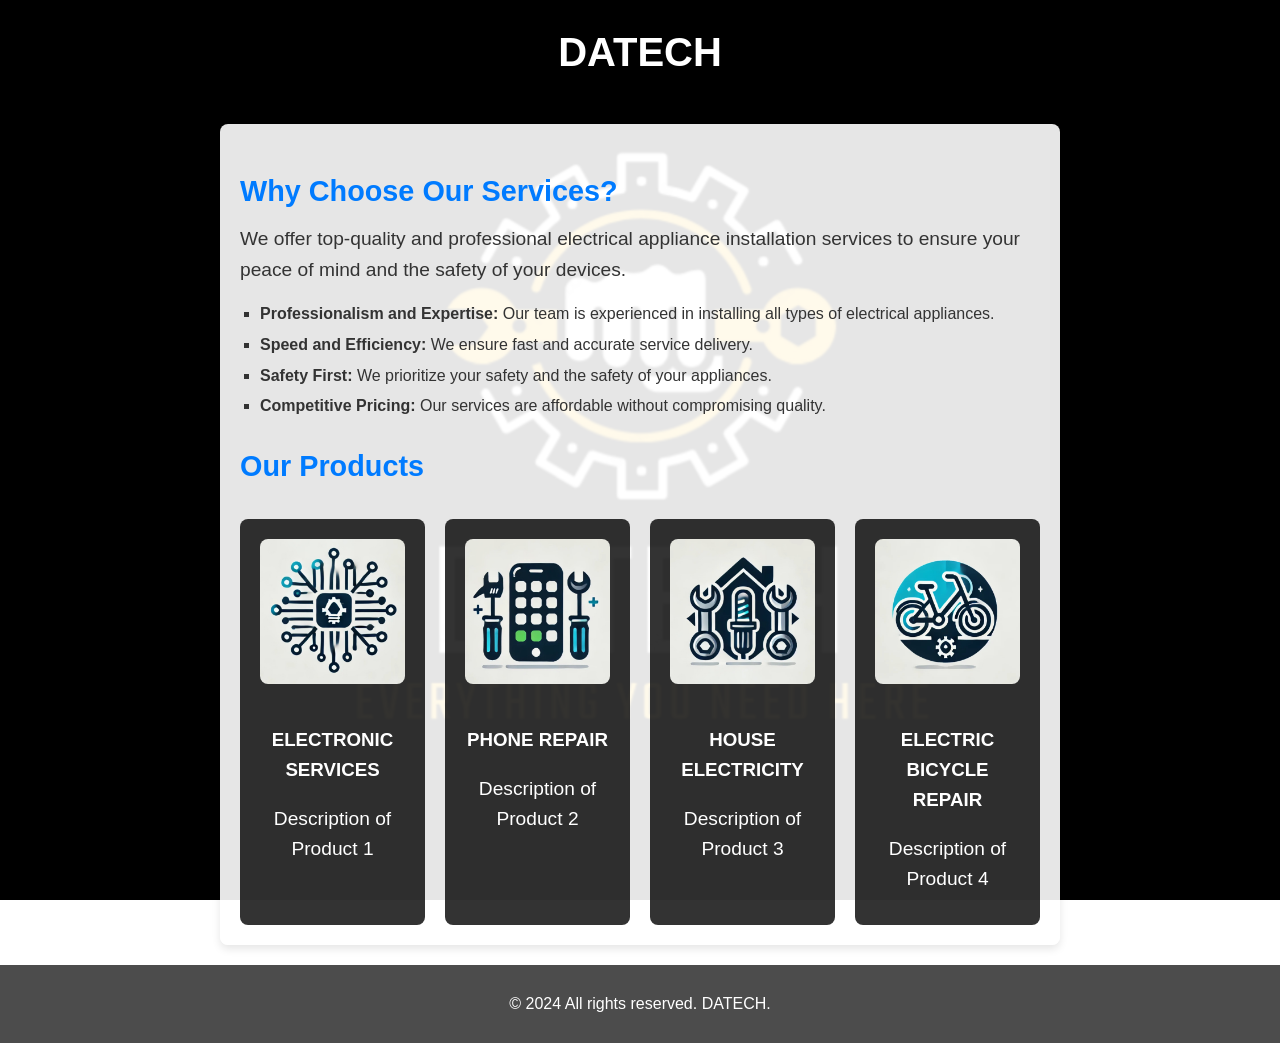
==== index.html @ ae853208 "Update index.html Changed the" ====
<!DOCTYPE html>
<html lang="en">
<head>
    <meta charset="UTF-8">
    <meta name="viewport" content="width=device-width, initial-scale=1.0">
    <title>DATECH</title>
    <style>
        body {
            font-family: Arial, sans-serif;
            margin: 0;
            padding: 0;
            background: url('Logo.png') no-repeat center center fixed;
            background-size: cover;
            color: #333;
            line-height: 1.6;
        }

        header {
            background-color: rgba(0, 0, 0, 0.7);
            color: #fff;
            text-align: center;
            padding: 20px 0;
        }

        header h1 {
            margin: 0;
            font-size: 2.5rem;
        }

        section {
            padding: 20px;
            max-width: 800px;
            margin: 20px auto;
            background: rgba(255, 255, 255, 0.9);
            box-shadow: 0 4px 8px rgba(0, 0, 0, 0.1);
            border-radius: 8px;
        }

        section h2 {
            color: #007bff;
            font-size: 1.8rem;
            margin-bottom: 10px;
        }

        section p {
            margin: 10px 0;
            font-size: 1.2rem;
        }

        ul {
            list-style-type: square;
            padding-left: 20px;
        }

        ul li {
            margin: 5px 0;
        }

        .cta {
            text-align: center;
            margin-top: 20px;
        }

        .cta a {
            display: inline-block;
            text-decoration: none;
            color: #fff;
            background-color: #007bff;
            padding: 10px 20px;
            border-radius: 5px;
            font-size: 1.2rem;
            transition: background-color 0.3s;
        }

        .cta a:hover {
            background-color: #0056b3;
        }

        footer {
            text-align: center;
            background-color: rgba(0, 0, 0, 0.7);
            color: #fff;
            padding: 10px 0;
            margin-top: 20px;
        }

        /* Products Section */
        .products {
            display: grid;
            grid-template-columns: repeat(4, 1fr);
            gap: 20px;
            margin-top: 30px;
        }

        .product {
            background-color: rgba(0, 0, 0, 0.8);
            color: white;
            padding: 20px;
            text-align: center;
            border-radius: 8px;
            cursor: pointer;
            transition: transform 0.3s ease;
            position: relative;
        }

        .product:hover {
            transform: scale(1.05);
        }

        .product img {
            max-width: 100%;
            height: auto;
            border-radius: 8px;
            margin-bottom: 15px;
        }

        .contact-button {
            display: none;
            position: absolute;
            top: 10px;
            left: 50%;
            transform: translateX(-50%);
            background-color: #007bff;
            color: white;
            padding: 10px 20px;
            border-radius: 5px;
            cursor: pointer;
        }

        .contact-button a {
            color: white;
            text-decoration: none;
            font-size: 1rem;
        }

        .contact-button:hover {
            background-color: #0056b3;
        }

        /* Media Query for screens smaller than 768px (Mobile devices) */
        @media (max-width: 768px) {
            header h1 {
                font-size: 1.8rem;
            }

            section {
                padding: 15px;
                margin: 15px;
            }

            section h2 {
                font-size: 1.5rem;
            }

            section p, .cta a {
                font-size: 1rem;
            }

            .products {
                grid-template-columns: repeat(2, 1fr);
            }

            .cta a {
                padding: 8px 16px;
                font-size: 1rem;
            }
        }

        /* Media Query for screens smaller than 480px (Very small screens like small phones) */
        @media (max-width: 480px) {
            header h1 {
                font-size: 1.5rem;
            }

            section {
                padding: 10px;
                margin: 10px;
            }

            section h2 {
                font-size: 1.2rem;
            }

            section p, .cta a {
                font-size: 0.9rem;
            }

            .products {
                grid-template-columns: 1fr;
            }

            .cta a {
                padding: 6px 12px;
                font-size: 0.9rem;
            }
        }
    </style>
</head>
<body>

<header>
    <h1>DATECH</h1>
</header>

<section>
    <h2>Why Choose Our Services?</h2>
    <p>We offer top-quality and professional electrical appliance installation services to ensure your peace of mind and the safety of your devices.</p>
    <ul>
        <li><strong>Professionalism and Expertise:</strong> Our team is experienced in installing all types of electrical appliances.</li>
        <li><strong>Speed and Efficiency:</strong> We ensure fast and accurate service delivery.</li>
        <li><strong>Safety First:</strong> We prioritize your safety and the safety of your appliances.</li>
        <li><strong>Competitive Pricing:</strong> Our services are affordable without compromising quality.</li>
    </ul>

    <h2>Our Products</h2>
    <div class="products">
        <div class="product" onclick="showContactButton(this)">
            <img src="11.JPEG" alt="ELECTRONIC SERVICES">
            <h3>ELECTRONIC SERVICES</h3>
            <p>Description of Product 1</p>
            <div class="contact-button">
                <a href="tel:+212718528181">Contact Us</a>
            </div>
        </div>
        <div class="product" onclick="showContactButton(this)">
            <img src="12.JPEG" alt="PHONE REPAIR">
            <h3>PHONE REPAIR</h3>
            <p>Description of Product 2</p>
            <div class="contact-button">
                <a href="tel:+212718528181">Contact Us</a>
            </div>
        </div>
        <div class="product" onclick="showContactButton(this)">
            <img src="13.JPEG" alt="HOUSE ELECTRICITY">
            <h3>HOUSE ELECTRICITY</h3>
            <p>Description of Product 3</p>
            <div class="contact-button">
                <a href="tel:+212718528181">Contact Us</a>
            </div>
        </div>
        <div class="product" onclick="showContactButton(this)">
            <img src="14.JPEG" alt="ELECTRIC BICYCLE REPAIR">
            <h3>ELECTRIC BICYCLE REPAIR</h3>
            <p>Description of Product 4</p>
            <div class="contact-button">
                <a href="tel:+212718528181">Contact Us</a>
            </div>
        </div>
    </div>
</section>

<footer>
    <p>© 2024 All rights reserved. DATECH.</p>
</footer>

<script>
    function showContactButton(product) {
        // Hide any other contact button
        var buttons = document.querySelectorAll('.contact-button');
        buttons.forEach(function(button) {
            button.style.display = 'none';
        });

        // Show the contact button for the clicked product
        var contactButton = product.querySelector('.contact-button');
        contactButton.style.display = 'block';
    }
</script>

</body>
</html>
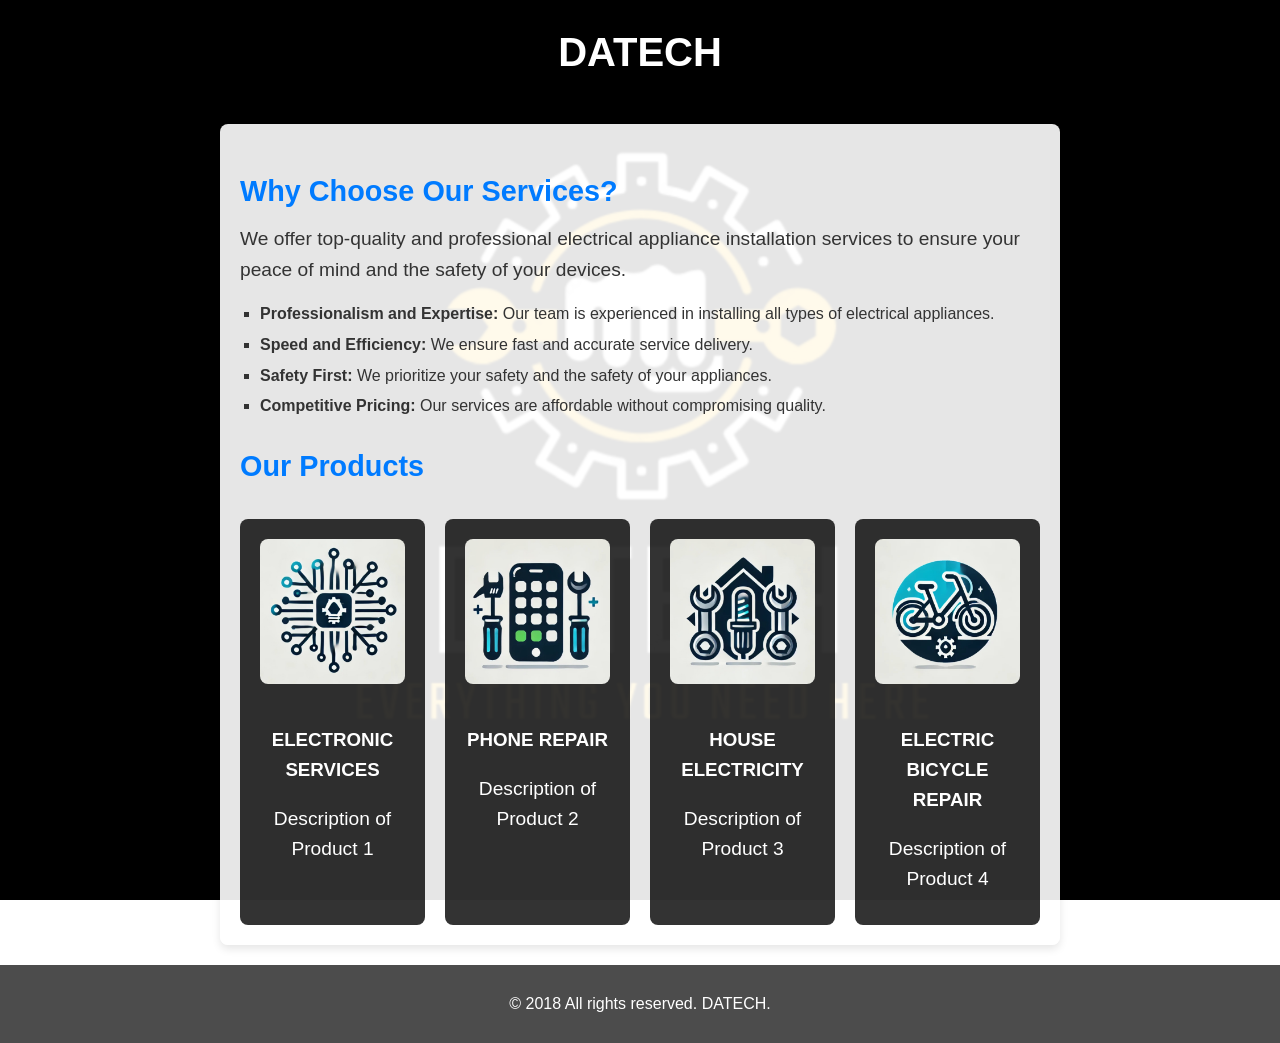
==== commit 0d4e56d2: "Update index.html Date change" ====
--- a/index.html
+++ b/index.html
@@ -20,6 +20,7 @@
             color: #fff;
             text-align: center;
             padding: 20px 0;
+            animation: fadeIn 2s ease-in-out;
         }
 
         header h1 {
@@ -34,6 +35,7 @@
             background: rgba(255, 255, 255, 0.9);
             box-shadow: 0 4px 8px rgba(0, 0, 0, 0.1);
             border-radius: 8px;
+            animation: slideIn 1.5s ease-out;
         }
 
         section h2 {
@@ -69,11 +71,12 @@
             padding: 10px 20px;
             border-radius: 5px;
             font-size: 1.2rem;
-            transition: background-color 0.3s;
+            transition: background-color 0.3s ease, transform 0.2s ease;
         }
 
         .cta a:hover {
             background-color: #0056b3;
+            transform: scale(1.1);
         }
 
         footer {
@@ -90,6 +93,7 @@
             grid-template-columns: repeat(4, 1fr);
             gap: 20px;
             margin-top: 30px;
+            animation: fadeInUp 1.5s ease-out;
         }
 
         .product {
@@ -99,12 +103,13 @@
             text-align: center;
             border-radius: 8px;
             cursor: pointer;
-            transition: transform 0.3s ease;
+            transition: transform 0.3s ease, opacity 0.3s ease;
             position: relative;
         }
 
         .product:hover {
             transform: scale(1.05);
+            opacity: 0.9;
         }
 
         .product img {
@@ -125,6 +130,7 @@
             padding: 10px 20px;
             border-radius: 5px;
             cursor: pointer;
+            transition: background-color 0.3s ease;
         }
 
         .contact-button a {
@@ -193,6 +199,22 @@
                 padding: 6px 12px;
                 font-size: 0.9rem;
             }
+        }
+
+        /* Keyframes for dynamic effects */
+        @keyframes fadeIn {
+            0% { opacity: 0; }
+            100% { opacity: 1; }
+        }
+
+        @keyframes slideIn {
+            0% { transform: translateY(50px); opacity: 0; }
+            100% { transform: translateY(0); opacity: 1; }
+        }
+
+        @keyframes fadeInUp {
+            0% { opacity: 0; transform: translateY(50px); }
+            100% { opacity: 1; transform: translateY(0); }
         }
     </style>
 </head>
@@ -219,7 +241,7 @@
             <h3>ELECTRONIC SERVICES</h3>
             <p>Description of Product 1</p>
             <div class="contact-button">
-                <a href="tel:+212718528181">Contact Us</a>
+                <a href="https://wa.me/+212718528181/?text=ELECTRONIC SERVICES">Contact Us</a>
             </div>
         </div>
         <div class="product" onclick="showContactButton(this)">
@@ -227,7 +249,7 @@
             <h3>PHONE REPAIR</h3>
             <p>Description of Product 2</p>
             <div class="contact-button">
-                <a href="tel:+212718528181">Contact Us</a>
+                <a href="https://wa.me/+212718528181/?text=PHONE REPAIR">Contact Us</a>
             </div>
         </div>
         <div class="product" onclick="showContactButton(this)">
@@ -235,7 +257,7 @@
             <h3>HOUSE ELECTRICITY</h3>
             <p>Description of Product 3</p>
             <div class="contact-button">
-                <a href="tel:+212718528181">Contact Us</a>
+                <a href="https://wa.me/+212718528181/?text=HOUSE ELECTRICITY">Contact Us</a>
             </div>
         </div>
         <div class="product" onclick="showContactButton(this)">
@@ -243,14 +265,14 @@
             <h3>ELECTRIC BICYCLE REPAIR</h3>
             <p>Description of Product 4</p>
             <div class="contact-button">
-                <a href="tel:+212718528181">Contact Us</a>
+                <a href="https://wa.me/+212718528181/?text=ELECTRIC BICYCLE REPAIR">Contact Us</a>
             </div>
         </div>
     </div>
 </section>
 
 <footer>
-    <p>© 2024 All rights reserved. DATECH.</p>
+    <p>© 2018 All rights reserved. DATECH.</p>
 </footer>
 
 <script>
@@ -268,4 +290,4 @@
 </script>
 
 </body>
-</html>
+</html>
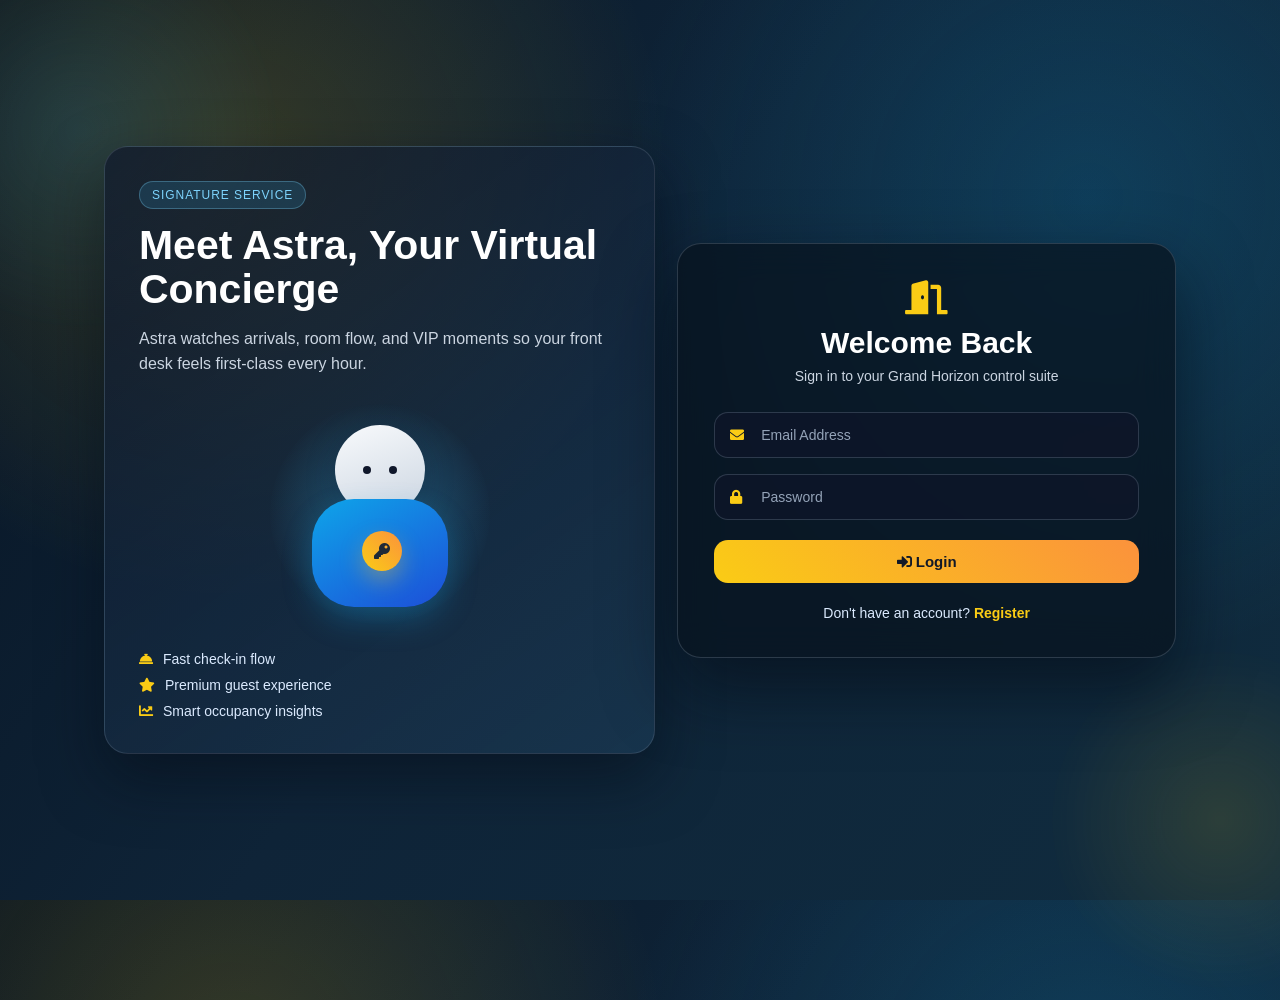
==== commit 6fa4903b: "Add files via upload" ====
--- a/index.html
+++ b/index.html
@@ -1,293 +1,158 @@
 <!DOCTYPE html>
 <html lang="en">
 <head>
-    <meta charset="UTF-8">
-    <meta name="viewport" content="width=device-width, initial-scale=1.0">
-    <title>DATECH</title>
-    <style>
-        body {
-            font-family: Arial, sans-serif;
-            margin: 0;
-            padding: 0;
-            background: url('Logo.png') no-repeat center center fixed;
-            background-size: cover;
-            color: #333;
-            line-height: 1.6;
-        }
+<meta charset="UTF-8">
+<meta name="viewport" content="width=device-width, initial-scale=1.0">
+<title>Dashboard - Grand Horizon</title>
 
-        header {
-            background-color: rgba(0, 0, 0, 0.7);
-            color: #fff;
-            text-align: center;
-            padding: 20px 0;
-            animation: fadeIn 2s ease-in-out;
-        }
+<link rel="stylesheet" href="assests/css/style.css">
+<link rel="stylesheet" href="assests/css/fontawesome/css/all.css">
 
-        header h1 {
-            margin: 0;
-            font-size: 2.5rem;
-        }
+</head>
+<body class="dashboard-page" data-protected="true">
 
-        section {
-            padding: 20px;
-            max-width: 800px;
-            margin: 20px auto;
-            background: rgba(255, 255, 255, 0.9);
-            box-shadow: 0 4px 8px rgba(0, 0, 0, 0.1);
-            border-radius: 8px;
-            animation: slideIn 1.5s ease-out;
-        }
+<div class="app">
 
-        section h2 {
-            color: #007bff;
-            font-size: 1.8rem;
-            margin-bottom: 10px;
-        }
+    <aside class="sidebar">
 
-        section p {
-            margin: 10px 0;
-            font-size: 1.2rem;
-        }
+        <div class="logo">
+            <i class="fas fa-hotel"></i>
+            <span>Grand Horizon</span>
+        </div>
 
-        ul {
-            list-style-type: square;
-            padding-left: 20px;
-        }
+        <ul class="menu">
+            <li class="active"><a href="index.html"><i class="fas fa-chart-line"></i> Dashboard</a></li>
+            <li><a href="rooms.html"><i class="fas fa-bed"></i> Rooms</a></li>
+            <li><a href="bookings.html"><i class="fas fa-calendar-check"></i> Bookings</a></li>
+            <li><a href="customers.html"><i class="fas fa-users"></i> Customers</a></li>
+            <li><a href="settings.html"><i class="fas fa-cog"></i> Settings</a></li>
+        </ul>
 
-        ul li {
-            margin: 5px 0;
-        }
+        <div class="logout">
+            <a class="logout-link" href="auth/login.html">
+                <i class="fas fa-sign-out-alt"></i> Logout
+            </a>
+        </div>
 
-        .cta {
-            text-align: center;
-            margin-top: 20px;
-        }
+    </aside>
 
-        .cta a {
-            display: inline-block;
-            text-decoration: none;
-            color: #fff;
-            background-color: #007bff;
-            padding: 10px 20px;
-            border-radius: 5px;
-            font-size: 1.2rem;
-            transition: background-color 0.3s ease, transform 0.2s ease;
-        }
+    <div class="main">
 
-        .cta a:hover {
-            background-color: #0056b3;
-            transform: scale(1.1);
-        }
+        <header class="topbar">
+            <button id="toggleSidebar"><i class="fas fa-bars"></i></button>
+            <h2>Dashboard Overview</h2>
+            <div class="topbar-meta" id="liveDateTime">--</div>
+        </header>
 
-        footer {
-            text-align: center;
-            background-color: rgba(0, 0, 0, 0.7);
-            color: #fff;
-            padding: 10px 0;
-            margin-top: 20px;
-        }
+        <section class="content">
+            <div class="dash-bg" aria-hidden="true">
+                <span class="orb orb-a"></span>
+                <span class="orb orb-b"></span>
+                <span class="orb orb-c"></span>
+                <span class="grid-lines"></span>
+            </div>
+            <div class="dashboard-hero">
+                <div>
+                    <p class="hero-eyebrow">Grand Horizon Control Center</p>
+                    <h1>Welcome back, Hotel Admin</h1>
+                    <p class="hero-text">Track rooms, bookings, and revenue from one clear dashboard.</p>
+                </div>
+                <a class="hero-link" href="bookings.html">
+                    <i class="fas fa-plus-circle"></i> Create Booking
+                </a>
+            </div>
 
-        /* Products Section */
-        .products {
-            display: grid;
-            grid-template-columns: repeat(4, 1fr);
-            gap: 20px;
-            margin-top: 30px;
-            animation: fadeInUp 1.5s ease-out;
-        }
+            <div class="dashboard-layout">
+                <div class="cards">
+                    <div class="card">
+                        <i class="fas fa-bed"></i>
+                        <h3 id="metricRooms">0</h3>
+                        <p>Total Rooms</p>
+                    </div>
 
-        .product {
-            background-color: rgba(0, 0, 0, 0.8);
-            color: white;
-            padding: 20px;
-            text-align: center;
-            border-radius: 8px;
-            cursor: pointer;
-            transition: transform 0.3s ease, opacity 0.3s ease;
-            position: relative;
-        }
+                    <div class="card">
+                        <i class="fas fa-calendar-check"></i>
+                        <h3 id="metricBookings">0</h3>
+                        <p>Active Bookings</p>
+                    </div>
 
-        .product:hover {
-            transform: scale(1.05);
-            opacity: 0.9;
-        }
+                    <div class="card">
+                        <i class="fas fa-users"></i>
+                        <h3 id="metricCustomers">0</h3>
+                        <p>Customers</p>
+                    </div>
 
-        .product img {
-            max-width: 100%;
-            height: auto;
-            border-radius: 8px;
-            margin-bottom: 15px;
-        }
+                    <div class="card">
+                        <i class="fas fa-dollar-sign"></i>
+                        <h3 id="metricRevenue">$0</h3>
+                        <p>Revenue</p>
+                    </div>
+                </div>
 
-        .contact-button {
-            display: none;
-            position: absolute;
-            top: 10px;
-            left: 50%;
-            transform: translateX(-50%);
-            background-color: #007bff;
-            color: white;
-            padding: 10px 20px;
-            border-radius: 5px;
-            cursor: pointer;
-            transition: background-color 0.3s ease;
-        }
+                <div class="panel pulse-panel">
+                    <h3 class="panel-title">Today Highlights</h3>
+                    <ul class="highlight-list">
+                        <li><i class="fas fa-star"></i> VIP arrivals expected: <strong>3</strong></li>
+                        <li><i class="fas fa-clock"></i> Check-ins pending: <strong>7</strong></li>
+                        <li><i class="fas fa-broom"></i> Rooms to service: <strong>5</strong></li>
+                        <li><i class="fas fa-bell"></i> Front desk alerts: <strong>2</strong></li>
+                    </ul>
+                    <a class="panel-link" href="rooms.html">Open Room Manager <i class="fas fa-arrow-right"></i></a>
+                </div>
+            </div>
 
-        .contact-button a {
-            color: white;
-            text-decoration: none;
-            font-size: 1rem;
-        }
+            <div class="insight-grid">
+                <div class="panel insight-panel">
+                    <h3 class="panel-title">Performance Snapshot</h3>
+                    <div class="kpi-list">
+                        <div class="kpi-item">
+                            <div class="kpi-head">
+                                <span>Occupancy</span>
+                                <strong id="insightOccupancy">0%</strong>
+                            </div>
+                            <div class="kpi-track"><span id="insightOccupancyBar"></span></div>
+                        </div>
+                        <div class="kpi-item">
+                            <div class="kpi-head">
+                                <span>VIP Guests</span>
+                                <strong id="insightVip">0%</strong>
+                            </div>
+                            <div class="kpi-track"><span id="insightVipBar"></span></div>
+                        </div>
+                        <div class="kpi-item">
+                            <div class="kpi-head">
+                                <span>Avg. Stay</span>
+                                <strong id="insightStay">0 nights</strong>
+                            </div>
+                            <div class="kpi-track"><span id="insightStayBar"></span></div>
+                        </div>
+                    </div>
+                </div>
 
-        .contact-button:hover {
-            background-color: #0056b3;
-        }
+                <div class="panel">
+                    <h3 class="panel-title">Recent Bookings</h3>
+                    <table class="table compact-table">
+                        <thead>
+                            <tr>
+                                <th>ID</th>
+                                <th>Guest</th>
+                                <th>Room</th>
+                                <th>Check-in</th>
+                            </tr>
+                        </thead>
+                        <tbody id="recentBookingsBody"></tbody>
+                    </table>
+                </div>
+            </div>
 
-        /* Media Query for screens smaller than 768px (Mobile devices) */
-        @media (max-width: 768px) {
-            header h1 {
-                font-size: 1.8rem;
-            }
+        </section>
 
-            section {
-                padding: 15px;
-                margin: 15px;
-            }
+    </div>
 
-            section h2 {
-                font-size: 1.5rem;
-            }
+</div>
 
-            section p, .cta a {
-                font-size: 1rem;
-            }
-
-            .products {
-                grid-template-columns: repeat(2, 1fr);
-            }
-
-            .cta a {
-                padding: 8px 16px;
-                font-size: 1rem;
-            }
-        }
-
-        /* Media Query for screens smaller than 480px (Very small screens like small phones) */
-        @media (max-width: 480px) {
-            header h1 {
-                font-size: 1.5rem;
-            }
-
-            section {
-                padding: 10px;
-                margin: 10px;
-            }
-
-            section h2 {
-                font-size: 1.2rem;
-            }
-
-            section p, .cta a {
-                font-size: 0.9rem;
-            }
-
-            .products {
-                grid-template-columns: 1fr;
-            }
-
-            .cta a {
-                padding: 6px 12px;
-                font-size: 0.9rem;
-            }
-        }
-
-        /* Keyframes for dynamic effects */
-        @keyframes fadeIn {
-            0% { opacity: 0; }
-            100% { opacity: 1; }
-        }
-
-        @keyframes slideIn {
-            0% { transform: translateY(50px); opacity: 0; }
-            100% { transform: translateY(0); opacity: 1; }
-        }
-
-        @keyframes fadeInUp {
-            0% { opacity: 0; transform: translateY(50px); }
-            100% { opacity: 1; transform: translateY(0); }
-        }
-    </style>
-</head>
-<body>
-
-<header>
-    <h1>DATECH</h1>
-</header>
-
-<section>
-    <h2>Why Choose Our Services?</h2>
-    <p>We offer top-quality and professional electrical appliance installation services to ensure your peace of mind and the safety of your devices.</p>
-    <ul>
-        <li><strong>Professionalism and Expertise:</strong> Our team is experienced in installing all types of electrical appliances.</li>
-        <li><strong>Speed and Efficiency:</strong> We ensure fast and accurate service delivery.</li>
-        <li><strong>Safety First:</strong> We prioritize your safety and the safety of your appliances.</li>
-        <li><strong>Competitive Pricing:</strong> Our services are affordable without compromising quality.</li>
-    </ul>
-
-    <h2>Our Products</h2>
-    <div class="products">
-        <div class="product" onclick="showContactButton(this)">
-            <img src="11.JPEG" alt="ELECTRONIC SERVICES">
-            <h3>ELECTRONIC SERVICES</h3>
-            <p>Description of Product 1</p>
-            <div class="contact-button">
-                <a href="https://wa.me/+212718528181/?text=ELECTRONIC SERVICES">Contact Us</a>
-            </div>
-        </div>
-        <div class="product" onclick="showContactButton(this)">
-            <img src="12.JPEG" alt="PHONE REPAIR">
-            <h3>PHONE REPAIR</h3>
-            <p>Description of Product 2</p>
-            <div class="contact-button">
-                <a href="https://wa.me/+212718528181/?text=PHONE REPAIR">Contact Us</a>
-            </div>
-        </div>
-        <div class="product" onclick="showContactButton(this)">
-            <img src="13.JPEG" alt="HOUSE ELECTRICITY">
-            <h3>HOUSE ELECTRICITY</h3>
-            <p>Description of Product 3</p>
-            <div class="contact-button">
-                <a href="https://wa.me/+212718528181/?text=HOUSE ELECTRICITY">Contact Us</a>
-            </div>
-        </div>
-        <div class="product" onclick="showContactButton(this)">
-            <img src="14.JPEG" alt="ELECTRIC BICYCLE REPAIR">
-            <h3>ELECTRIC BICYCLE REPAIR</h3>
-            <p>Description of Product 4</p>
-            <div class="contact-button">
-                <a href="https://wa.me/+212718528181/?text=ELECTRIC BICYCLE REPAIR">Contact Us</a>
-            </div>
-        </div>
-    </div>
-</section>
-
-<footer>
-    <p>© 2018 All rights reserved. DATECH.</p>
-</footer>
-
-<script>
-    function showContactButton(product) {
-        // Hide any other contact button
-        var buttons = document.querySelectorAll('.contact-button');
-        buttons.forEach(function(button) {
-            button.style.display = 'none';
-        });
-
-        // Show the contact button for the clicked product
-        var contactButton = product.querySelector('.contact-button');
-        contactButton.style.display = 'block';
-    }
-</script>
+<script src="js/auth.js"></script>
+<script src="js/apps.js"></script>
 
 </body>
-</html>+</html>
--- a/assests/css/style.css
+++ b/assests/css/style.css
@@ -0,0 +1,916 @@
+/* ========================
+   GLOBAL
+======================== */
+*{
+    margin:0;
+    padding:0;
+    box-sizing:border-box;
+    font-family:'Poppins', sans-serif;
+}
+
+:root{
+    --radius-md: 10px;
+    --radius-lg: 14px;
+    --focus-ring: 0 0 0 3px rgba(56,189,248,0.26);
+    --motion-fast: 0.2s ease;
+    --motion-base: 0.3s ease;
+}
+
+body{
+    background:#0f172a;
+    color:white;
+}
+
+.dashboard-page{
+    background:
+        radial-gradient(circle at 12% 18%, rgba(125,211,252,0.24), transparent 28%),
+        radial-gradient(circle at 86% 12%, rgba(250,204,21,0.2), transparent 30%),
+        radial-gradient(circle at 82% 82%, rgba(20,184,166,0.18), transparent 34%),
+        linear-gradient(125deg,#040c18,#0a1f34 42%, #0f3243);
+    background-size:100% 100%;
+    animation:bgShift 12s ease-in-out infinite alternate;
+}
+
+@keyframes bgShift{
+    0%{
+        background-position:0% 0%, 100% 0%, 100% 100%, 50% 50%;
+    }
+    100%{
+        background-position:8% 6%, 92% 2%, 95% 92%, 45% 55%;
+    }
+}
+
+/* ========================
+   APP LAYOUT
+======================== */
+.app{
+    display:flex;
+    min-height:100vh;
+}
+
+/* ========================
+   SIDEBAR
+======================== */
+.sidebar{
+    width:250px;
+    background:
+        linear-gradient(165deg, rgba(9,18,32,0.98), rgba(15,35,55,0.96) 58%, rgba(28,54,79,0.94)),
+        radial-gradient(circle at 0% 0%, rgba(56,189,248,0.22), transparent 38%);
+    display:flex;
+    flex-direction:column;
+    justify-content:space-between;
+    padding:20px;
+    transition:var(--motion-base);
+    border-right:1px solid rgba(148,163,184,0.25);
+    box-shadow:inset -1px 0 0 rgba(255,255,255,0.05), 18px 0 36px rgba(2,8,23,0.45);
+    backdrop-filter:blur(6px);
+}
+
+.sidebar.collapsed{
+    width:80px;
+}
+
+.sidebar.collapsed .logo span{
+    display:none;
+}
+
+.sidebar.collapsed .menu li a,
+.sidebar.collapsed .logout a{
+    justify-content:center;
+    font-size:0;
+}
+
+.sidebar.collapsed .menu li a i,
+.sidebar.collapsed .logout a i{
+    font-size:18px;
+    margin:0;
+}
+
+.logo{
+    display:flex;
+    align-items:center;
+    gap:10px;
+    font-size:20px;
+    font-weight:bold;
+    margin-bottom:30px;
+    letter-spacing:0.02em;
+}
+
+.logo i{
+    color:#facc15;
+    background:rgba(250,204,21,0.14);
+    border:1px solid rgba(250,204,21,0.35);
+    width:34px;
+    height:34px;
+    border-radius:10px;
+    display:grid;
+    place-items:center;
+}
+
+.menu{
+    list-style:none;
+}
+
+.menu li{
+    margin-bottom:15px;
+}
+
+.menu li a{
+    display:flex;
+    align-items:center;
+    gap:12px;
+    text-decoration:none;
+    color:#dbeafe;
+    padding:11px 12px;
+    border-radius:10px;
+    transition:var(--motion-fast);
+    border:1px solid transparent;
+}
+
+.menu li a:hover{
+    background:rgba(30,58,89,0.6);
+    border-color:rgba(125,211,252,0.25);
+    color:white;
+    transform:translateX(4px);
+}
+
+.menu li.active a{
+    background:linear-gradient(45deg,#facc15,#fb923c);
+    color:#111827;
+    border-color:rgba(251,191,36,0.45);
+    box-shadow:0 10px 24px rgba(251,191,36,0.28);
+}
+
+.logout a{
+    display:flex;
+    align-items:center;
+    gap:10px;
+    color:#fecaca;
+    text-decoration:none;
+    padding:10px 12px;
+    border-radius:10px;
+    border:1px solid rgba(248,113,113,0.25);
+    background:rgba(127,29,29,0.35);
+    transition:var(--motion-fast);
+}
+
+.logout a:hover{
+    background:rgba(153,27,27,0.55);
+    transform:translateY(-1px);
+}
+
+/* ========================
+   MAIN
+======================== */
+.main{
+    flex:1;
+    display:flex;
+    flex-direction:column;
+}
+
+/* ========================
+   TOPBAR
+======================== */
+.topbar{
+    background:#1e293b;
+    padding:15px 25px;
+    display:flex;
+    align-items:center;
+    gap:20px;
+    min-height:68px;
+}
+
+.dashboard-page .topbar{
+    background:rgba(15,23,42,0.65);
+    backdrop-filter:blur(12px);
+    border-bottom:1px solid rgba(148,163,184,0.2);
+}
+
+.topbar-meta{
+    margin-left:auto;
+    color:#bfdbfe;
+    font-size:13px;
+    background:#0f172a;
+    border:1px solid #334155;
+    border-radius:999px;
+    padding:6px 12px;
+}
+
+#toggleSidebar{
+    background:none;
+    border:none;
+    color:white;
+    font-size:18px;
+    cursor:pointer;
+    padding:6px 8px;
+    border-radius:8px;
+    transition:background var(--motion-fast);
+}
+
+#toggleSidebar:hover{
+    background:rgba(148,163,184,0.15);
+}
+
+/* ========================
+   CONTENT
+======================== */
+.content{
+    padding:30px;
+    overflow-y:auto;
+}
+
+.dashboard-page .content{
+    position:relative;
+    overflow:hidden;
+}
+
+.dash-bg{
+    position:absolute;
+    inset:0;
+    pointer-events:none;
+    z-index:0;
+}
+
+.dash-bg .orb{
+    position:absolute;
+    border-radius:50%;
+    filter:blur(2px);
+    opacity:0.7;
+}
+
+.dash-bg .orb-a{
+    width:520px;
+    height:520px;
+    background:radial-gradient(circle, rgba(59,130,246,0.62), rgba(14,165,233,0.2) 42%, transparent 70%);
+    top:-160px;
+    right:-100px;
+    animation:floatOrb 16s ease-in-out infinite;
+}
+
+.dash-bg .orb-b{
+    width:620px;
+    height:620px;
+    background:radial-gradient(circle, rgba(250,204,21,0.52), rgba(249,115,22,0.2) 45%, transparent 72%);
+    bottom:-260px;
+    left:-180px;
+    animation:floatOrb 18s ease-in-out infinite reverse;
+}
+
+.dash-bg .orb-c{
+    width:380px;
+    height:380px;
+    background:radial-gradient(circle, rgba(16,185,129,0.44), rgba(6,182,212,0.16) 50%, transparent 70%);
+    top:38%;
+    left:34%;
+    animation:floatOrb 13s ease-in-out infinite;
+}
+
+.dash-bg .grid-lines{
+    position:absolute;
+    inset:0;
+    background-image:
+        linear-gradient(rgba(125,211,252,0.1) 1px, transparent 1px),
+        linear-gradient(90deg, rgba(125,211,252,0.1) 1px, transparent 1px);
+    background-size:38px 38px;
+    mask-image:radial-gradient(circle at 50% 40%, rgba(0,0,0,0.9), rgba(0,0,0,0.2) 68%, transparent 100%);
+    opacity:0.55;
+    animation:gridDrift 18s linear infinite;
+}
+
+@keyframes gridDrift{
+    from{ transform:translateY(0); }
+    to{ transform:translateY(38px); }
+}
+
+.dashboard-page .content > *:not(.dash-bg){
+    position:relative;
+    z-index:1;
+}
+
+@keyframes floatOrb{
+    0%,100%{ transform:translateY(0) translateX(0) scale(1); }
+    50%{ transform:translateY(30px) translateX(18px) scale(1.08); }
+}
+
+.dashboard-hero{
+    position:relative;
+    background:linear-gradient(120deg,#1e293b,#0b3b46);
+    border:1px solid #334155;
+    border-radius:16px;
+    padding:24px;
+    display:flex;
+    justify-content:space-between;
+    align-items:center;
+    gap:20px;
+    margin-bottom:22px;
+    overflow:hidden;
+}
+
+.dashboard-page .dashboard-hero{
+    background:linear-gradient(125deg, rgba(7,20,35,0.9), rgba(16,57,82,0.86));
+    border:1px solid rgba(148,163,184,0.3);
+    box-shadow:0 20px 45px rgba(2,8,23,0.45);
+}
+
+.dashboard-hero::after{
+    content:"";
+    position:absolute;
+    width:220px;
+    height:220px;
+    border-radius:50%;
+    background:radial-gradient(circle,rgba(255,215,0,0.2),transparent 65%);
+    right:-70px;
+    top:-70px;
+}
+
+.hero-eyebrow{
+    color:#93c5fd;
+    font-size:13px;
+    letter-spacing:0.08em;
+    text-transform:uppercase;
+    margin-bottom:8px;
+}
+
+.dashboard-hero h1{
+    font-size:28px;
+    margin-bottom:6px;
+}
+
+.hero-text{
+    color:#cbd5e1;
+}
+
+.hero-link{
+    display:inline-flex;
+    align-items:center;
+    gap:8px;
+    text-decoration:none;
+    background:linear-gradient(45deg,gold,orange);
+    color:#111827;
+    font-weight:700;
+    padding:10px 14px;
+    border-radius:10px;
+    white-space:nowrap;
+}
+
+.dashboard-layout{
+    display:grid;
+    grid-template-columns:minmax(0,1fr) 300px;
+    gap:20px;
+    margin-bottom:20px;
+}
+
+.insight-grid{
+    display:grid;
+    grid-template-columns:1.2fr 1fr;
+    gap:20px;
+}
+
+.page-header{
+    display:flex;
+    justify-content:space-between;
+    align-items:center;
+    margin-bottom:20px;
+    gap:18px;
+    flex-wrap:wrap;
+}
+
+.section-intro{
+    max-width:640px;
+}
+
+.section-kicker{
+    display:inline-flex;
+    align-items:center;
+    gap:8px;
+    font-size:11px;
+    letter-spacing:0.1em;
+    text-transform:uppercase;
+    color:#7dd3fc;
+    border:1px solid rgba(125,211,252,0.3);
+    background:rgba(14,116,144,0.16);
+    border-radius:999px;
+    padding:4px 10px;
+    margin-bottom:8px;
+}
+
+.section-title{
+    font-size:26px;
+    margin-bottom:6px;
+}
+
+.section-note{
+    color:#cbd5e1;
+    max-width:58ch;
+}
+
+.stat-strip{
+    display:flex;
+    gap:10px;
+    flex-wrap:wrap;
+}
+
+.stat-chip{
+    display:inline-flex;
+    align-items:center;
+    gap:8px;
+    padding:8px 12px;
+    border-radius:999px;
+    border:1px solid rgba(148,163,184,0.3);
+    background:rgba(15,23,42,0.65);
+    color:#dbeafe;
+    font-size:13px;
+}
+
+.stat-chip i{
+    color:#facc15;
+}
+
+/* ========================
+   CARDS
+======================== */
+.cards{
+    display:grid;
+    grid-template-columns:repeat(auto-fit,minmax(220px,1fr));
+    gap:20px;
+}
+
+.card{
+    background:#1e293b;
+    padding:25px;
+    border-radius:15px;
+    text-align:center;
+    transition:var(--motion-base);
+    border:1px solid #334155;
+}
+
+.dashboard-page .card{
+    background:linear-gradient(160deg, rgba(15,23,42,0.9), rgba(30,64,92,0.78));
+    border:1px solid rgba(148,163,184,0.28);
+    box-shadow:0 14px 30px rgba(2,8,23,0.35);
+}
+
+.card:hover{
+    transform:translateY(-5px);
+    box-shadow:0 15px 30px rgba(0,0,0,0.5);
+}
+
+.card i{
+    font-size:30px;
+    margin-bottom:10px;
+    color:gold;
+}
+
+.card h3{
+    font-size:24px;
+    margin-bottom:5px;
+}
+
+.card p{
+    color:#94a3b8;
+}
+
+/* ========================
+   TABLE + PANEL
+======================== */
+.panel{
+    background:#1e293b;
+    border-radius:12px;
+    padding:20px;
+}
+
+.dashboard-page .panel{
+    background:linear-gradient(155deg, rgba(15,23,42,0.86), rgba(30,58,89,0.72));
+    border:1px solid rgba(148,163,184,0.24);
+    box-shadow:0 16px 34px rgba(2,8,23,0.3);
+}
+
+.panel-head{
+    margin-bottom:14px;
+}
+
+.panel-head h4{
+    font-size:18px;
+    margin-bottom:4px;
+}
+
+.panel-head p{
+    color:#cbd5e1;
+    font-size:14px;
+}
+
+.toolbar-row{
+    display:grid;
+    grid-template-columns:1fr 220px;
+    gap:10px;
+    margin-bottom:12px;
+}
+
+.toolbar-row input,
+.toolbar-row select{
+    background:#0f172a;
+    color:white;
+    border:1px solid #334155;
+    border-radius:var(--radius-md);
+    padding:10px 12px;
+}
+
+.date-range{
+    display:grid;
+    grid-template-columns:1fr 1fr;
+    gap:10px;
+}
+
+.date-range input{
+    background:#0f172a;
+    color:white;
+    border:1px solid #334155;
+    border-radius:var(--radius-md);
+    padding:10px 12px;
+}
+
+.insight-panel{
+    position:relative;
+    overflow:hidden;
+}
+
+.insight-panel::after{
+    content:"";
+    position:absolute;
+    right:-40px;
+    bottom:-40px;
+    width:140px;
+    height:140px;
+    border-radius:50%;
+    background:radial-gradient(circle,rgba(147,197,253,0.18),transparent 68%);
+}
+
+.kpi-list{
+    display:grid;
+    gap:14px;
+}
+
+.kpi-item{
+    background:#0f172a;
+    border:1px solid #334155;
+    border-radius:10px;
+    padding:10px 12px;
+}
+
+.kpi-head{
+    display:flex;
+    justify-content:space-between;
+    align-items:center;
+    margin-bottom:8px;
+    color:#cbd5e1;
+}
+
+.kpi-head strong{
+    color:#f8fafc;
+}
+
+.kpi-track{
+    width:100%;
+    height:8px;
+    border-radius:999px;
+    background:#1e293b;
+    overflow:hidden;
+}
+
+.kpi-track span{
+    display:block;
+    height:100%;
+    width:0;
+    border-radius:999px;
+    background:linear-gradient(90deg,#facc15,#60a5fa);
+    transition:width 0.45s ease;
+}
+
+.compact-table td,
+.compact-table th{
+    padding:9px 10px;
+    font-size:14px;
+}
+
+.pulse-panel{
+    border:1px solid #334155;
+    animation:pulseGlow 4s ease-in-out infinite;
+}
+
+.highlight-list{
+    list-style:none;
+    display:grid;
+    gap:10px;
+    margin-bottom:16px;
+}
+
+.highlight-list li{
+    display:flex;
+    align-items:center;
+    gap:10px;
+    color:#dbeafe;
+}
+
+.highlight-list i{
+    color:gold;
+}
+
+.panel-link{
+    display:inline-flex;
+    align-items:center;
+    gap:8px;
+    color:#93c5fd;
+    text-decoration:none;
+    font-weight:600;
+}
+
+@keyframes pulseGlow{
+    0%,100%{
+        box-shadow:0 0 0 rgba(251,191,36,0);
+    }
+    50%{
+        box-shadow:0 0 20px rgba(251,191,36,0.15);
+    }
+}
+
+.inline-form{
+    display:grid;
+    grid-template-columns:repeat(auto-fit,minmax(140px,1fr));
+    gap:10px;
+    margin-bottom:16px;
+}
+
+.inline-form input,
+.inline-form select{
+    background:#0f172a;
+    color:white;
+    border:1px solid #334155;
+    border-radius:var(--radius-md);
+    padding:10px 12px;
+}
+
+.table{
+    width:100%;
+    border-collapse:collapse;
+}
+
+.table-shell{
+    border:1px solid rgba(148,163,184,0.22);
+    border-radius:12px;
+    overflow:auto;
+    background:rgba(15,23,42,0.45);
+}
+
+.table{
+    min-width:680px;
+}
+
+.table th,
+.table td{
+    text-align:left;
+    padding:12px;
+    border-bottom:1px solid #334155;
+}
+
+.table th{
+    color:#cbd5e1;
+}
+
+.badge{
+    display:inline-block;
+    padding:4px 10px;
+    border-radius:999px;
+    font-size:12px;
+    background:#334155;
+    color:#e2e8f0;
+}
+
+.badge.success{
+    background:#14532d;
+    color:#bbf7d0;
+}
+
+.badge.warning{
+    background:#78350f;
+    color:#fde68a;
+}
+
+.badge.danger{
+    background:#7f1d1d;
+    color:#fecaca;
+}
+
+.primary-btn{
+    border:none;
+    background:linear-gradient(45deg,gold,orange);
+    color:#111827;
+    font-weight:600;
+    padding:10px 14px;
+    border-radius:var(--radius-md);
+    cursor:pointer;
+    transition:transform var(--motion-fast), box-shadow var(--motion-fast);
+}
+
+.primary-btn:hover{
+    transform:translateY(-1px);
+    box-shadow:0 8px 18px rgba(251,191,36,0.28);
+}
+
+.secondary-btn{
+    border:1px solid #334155;
+    background:#0f172a;
+    color:#e2e8f0;
+    padding:8px 10px;
+    border-radius:var(--radius-md);
+    cursor:pointer;
+}
+
+.danger-btn{
+    border:none;
+    background:#7f1d1d;
+    color:#fee2e2;
+    padding:8px 10px;
+    border-radius:var(--radius-md);
+    cursor:pointer;
+}
+
+input:focus-visible,
+select:focus-visible,
+button:focus-visible,
+a:focus-visible{
+    outline:none;
+    box-shadow:var(--focus-ring);
+}
+
+.action-group{
+    display:flex;
+    align-items:center;
+    gap:8px;
+}
+
+.toast{
+    position:fixed;
+    right:20px;
+    bottom:20px;
+    background:#0f172a;
+    color:#e2e8f0;
+    border:1px solid #334155;
+    border-left:4px solid #22c55e;
+    padding:10px 14px;
+    border-radius:10px;
+    opacity:0;
+    transform:translateY(12px);
+    transition:all 0.25s ease;
+    z-index:1200;
+    pointer-events:none;
+}
+
+.toast.show{
+    opacity:1;
+    transform:translateY(0);
+}
+
+.panel-title{
+    margin-bottom:16px;
+}
+
+.settings-form{
+    display:grid;
+    gap:14px;
+    max-width:520px;
+}
+
+.settings-layout{
+    display:grid;
+    grid-template-columns:1.1fr 0.9fr;
+    gap:20px;
+}
+
+.toggle-list{
+    display:grid;
+    gap:12px;
+}
+
+.toggle-item{
+    display:flex;
+    align-items:flex-start;
+    justify-content:space-between;
+    gap:12px;
+    padding:12px;
+    border:1px solid rgba(148,163,184,0.24);
+    border-radius:10px;
+    background:rgba(15,23,42,0.55);
+}
+
+.toggle-item strong{
+    display:block;
+    margin-bottom:4px;
+}
+
+.toggle-item small{
+    color:#cbd5e1;
+    font-size:12px;
+    line-height:1.4;
+}
+
+.toggle-item input[type="checkbox"]{
+    width:18px;
+    height:18px;
+    accent-color:#f59e0b;
+    margin-top:2px;
+}
+
+.settings-form label{
+    display:grid;
+    gap:6px;
+    color:#cbd5e1;
+}
+
+.settings-form input,
+.settings-form select{
+    background:#0f172a;
+    color:white;
+    border:1px solid #334155;
+    border-radius:8px;
+    padding:10px 12px;
+}
+
+@media (max-width: 900px) {
+    .sidebar {
+        position:fixed;
+        top:0;
+        left:0;
+        width:250px;
+        height:100vh;
+        z-index:1000;
+        transform:translateX(-100%);
+        transition:transform var(--motion-base);
+    }
+
+    .sidebar.mobile-open{
+        transform:translateX(0);
+    }
+
+    .main{
+        width:100%;
+    }
+
+    .topbar{
+        padding:14px 16px;
+        gap:10px;
+    }
+
+    .topbar h2{
+        font-size:18px;
+    }
+
+    .topbar-meta{
+        font-size:12px;
+        padding:5px 10px;
+    }
+
+    .page-header {
+        flex-direction:column;
+        align-items:flex-start;
+        gap:12px;
+    }
+
+    .dashboard-hero{
+        flex-direction:column;
+        align-items:flex-start;
+    }
+
+    .dashboard-layout{
+        grid-template-columns:1fr;
+    }
+
+    .insight-grid{
+        grid-template-columns:1fr;
+    }
+
+    .settings-layout{
+        grid-template-columns:1fr;
+    }
+
+    .toolbar-row{
+        grid-template-columns:1fr;
+    }
+
+    .date-range{
+        grid-template-columns:1fr;
+    }
+
+    .table{
+        min-width:620px;
+    }
+}
+
+@media (prefers-reduced-motion: reduce){
+    *,
+    *::before,
+    *::after{
+        animation:none !important;
+        transition:none !important;
+        scroll-behavior:auto !important;
+    }
+}
